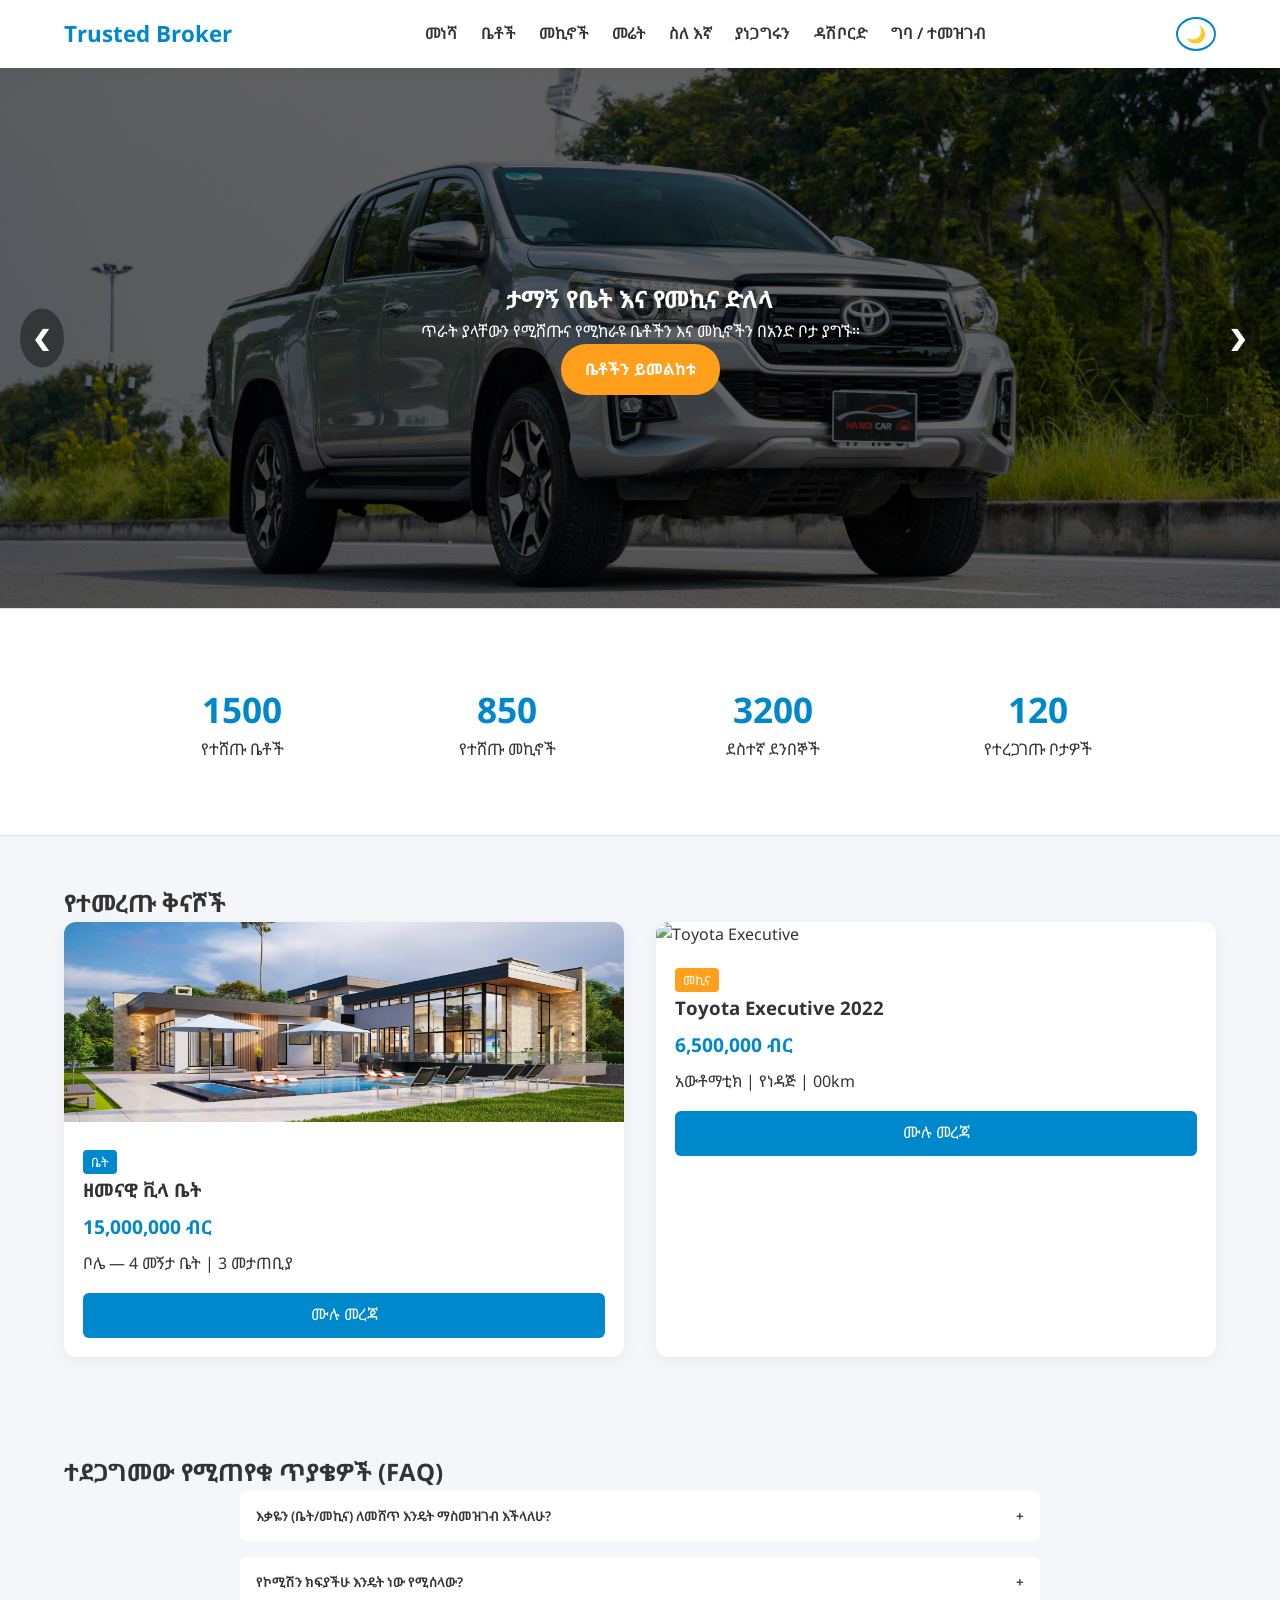
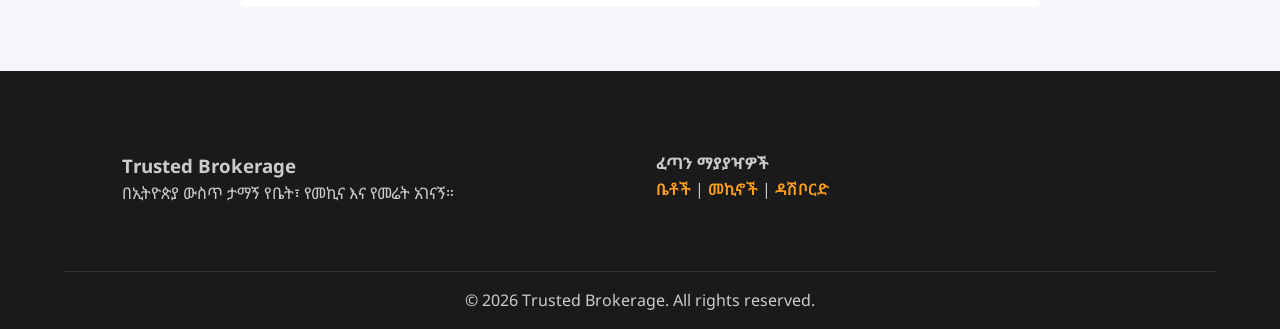
==== index.html @ c292abb3 "Initial commit for trusted broker project" ====
<!DOCTYPE html>
<html lang="am" dir="ltr">
<head>
  <meta charset="UTF-8" />
  <meta name="viewport" content="width=device-width, initial-scale=1.0" />
  <title>Trusted Brokerage | Home</title>

  <link rel="preconnect" href="https://fonts.googleapis.com" />
  <link rel="preconnect" href="https://fonts.gstatic.com" crossorigin />
  <link href="https://fonts.googleapis.com/css2?family=Noto+Sans+Ethiopic:wght@400;600;700&display=swap" rel="stylesheet" />

  <link rel="stylesheet" href="style.css" />
</head>
<body>

  <header>
    <div class="logo">
      <a href="index.html" class="brand-text">Trusted Broker</a>
    </div>

    <button class="hamburger" id="hamburger-menu" aria-label="Toggle Navigation">
      <span></span>
      <span></span>
      <span></span>
    </button>

    <nav id="nav-links">
  <a href="index.html">መነሻ</a>
  <a href="properties.html">ቤቶች</a>
  <a href="cars.html">መኪኖች</a>
  <a href="land.html">መሬት</a>
  <a href="about.html">ስለ እኛ</a>
  <a href="contact.html">ያነጋግሩን</a>
  <a href="dashboard.html">ዳሽቦርድ</a>
  <a href="auth.html" class="btn-nav">ግባ / ተመዝገብ</a>
</nav>

    <button id="theme-toggle" class="theme-btn" aria-label="Toggle Theme">🌙</button>
  </header>

  <section class="hero-slider" id="hero-slider">
    <div class="slides">
      <div class="slide active" style="background-image: linear-gradient(rgba(0,0,0,0.6), rgba(0,0,0,0.6)), url('./images/Toyota\ Executive\ 2022.jpg');">
        <div class="hero-content fade-in">
          <h1>ታማኝ የቤት እና የመኪና ድለላ</h1>
          <p>ጥራት ያላቸውን የሚሸጡና የሚከራዩ ቤቶችን እና መኪኖችን በአንድ ቦታ ያግኙ።</p>
          <a href="properties.html" class="btn-primary">ቤቶችን ይመልከቱ</a>
        </div>
      </div>
      <div class="slide" style="background-image: linear-gradient(rgba(0,0,0,0.6), rgba(0,0,0,0.6)), url('./images/modern-villa.jpg');">
        <div class="hero-content fade-in">
          <h1>አዳዲስ እና ፅዱ ተሽከርካሪዎች</h1>
          <p>በቀጥታ ከባለቤቱ የተረጋገጡ መኪኖችን በተመጣጣኝ ዋጋ ይግዙ።</p>
          <a href="cars.html" class="btn-primary">መኪኖችን ይመልከቱ</a>
        </div>
      </div>
    </div>
    <button class="prev-slide" aria-label="Previous Slide">&#10094;</button>
    <button class="next-slide" aria-label="Next Slide">&#10095;</button>
  </section>

  <section class="stats-section">
    <div class="container stats-grid">
      <div class="stat-card">
        <h3 class="counter" data-target="1500">0</h3>
        <p>የተሸጡ ቤቶች</p>
      </div>
      <div class="stat-card">
        <h3 class="counter" data-target="850">0</h3>
        <p>የተሸጡ መኪኖች</p>
      </div>
      <div class="stat-card">
        <h3 class="counter" data-target="3200">0</h3>
        <p>ደስተኛ ደንበኞች</p>
      </div>
      <div class="stat-card">
        <h3 class="counter" data-target="120">0</h3>
        <p>የተረጋገጡ ቦታዎች</p>
      </div>
    </div>
  </section>

  <section class="container section-padding">
    <h2>የተመረጡ ቅናሾች</h2>
    <div class="grid">
      <div class="card">
        <img src="./images/modern-villa.jpg" alt="ዘመናዊ ቪላ" />
        <div class="card-body">
          <span class="badge">ቤት</span>
          <h3>ዘመናዊ ቪላ ቤት</h3>
          <p class="price">15,000,000 ብር</p>
          <p>ቦሌ — 4 መኝታ ቤት | 3 መታጠቢያ</p>
          <a href="properties.html" class="btn-secondary">ሙሉ መረጃ</a>
        </div>
      </div>

      <div class="card">
        <img src="./images/toyota-landcruiser.jpg" alt="Toyota Executive" />
        <div class="card-body">
          <span class="badge badge-accent">መኪና</span>
          <h3>Toyota Executive 2022</h3>
          <p class="price">6,500,000 ብር</p>
          <p>አውቶማቲክ | የነዳጅ | 00km</p>
          <a href="cars.html" class="btn-secondary">ሙሉ መረጃ</a>
        </div>
      </div>
    </div>
  </section>

  <section class="container section-padding">
    <h2>ተደጋግመው የሚጠየቁ ጥያቄዎች (FAQ)</h2>
    <div class="faq-accordion">
      <div class="faq-item">
        <button class="faq-question">
          እቃዬን (ቤት/መኪና) ለመሸጥ እንዴት ማስመዝገብ እችላለሁ? <span class="icon">+</span>
        </button>
        <div class="faq-answer">
          <p>ወደ አካውንትዎ በመግባት ወይም በቀጥታ በቴሌግራም ቦት በኩል የፎቶና የመረጃ መላኪያውን በመጫን ማስመዝገብ ይችላሉ።</p>
        </div>
      </div>
      <div class="faq-item">
        <button class="faq-question">
          የኮሚሽን ክፍያችሁ እንዴት ነው የሚሰላው? <span class="icon">+</span>
        </button>
        <div class="faq-answer">
          <p>የኮሚሽን ክፍያችን ህጋዊ ደረጃውን የጠበቀ እና ግልጽነት ያለው ሲሆን ውል ከመፈረሙ በፊት ይገለፃል።</p>
        </div>
      </div>
    </div>
  </section>

  <footer>
    <div class="container footer-content">
      <div>
        <h3>Trusted Brokerage</h3>
        <p>በኢትዮጵያ ውስጥ ታማኝ የቤት፣ የመኪና እና የመሬት አገናኝ።</p>
      </div>
      <div>
        <h4>ፈጣን ማያያዣዎች</h4>
        <p>
          <a href="properties.html">ቤቶች</a> | 
          <a href="cars.html">መኪኖች</a> | 
          <a href="dashboard.html">ዳሽቦርድ</a>
        </p>
      </div>
    </div>
    <div class="footer-bottom">
      <p>&copy; 2026 Trusted Brokerage. All rights reserved.</p>
    </div>
  </footer>

  <script src="main-script.js"></script>
  <script src="dynamic.js"></script>
</body>
</html>
---- style.css ----
@import url("https://fonts.googleapis.com/css2?family=Noto+Sans+Ethiopic:wght@400;600;700&display=swap");

:root {
  --primary-color: #0088cc;
  --accent-color: #ff9f1c;
  --bg-color: #f4f6f9;
  --card-bg: #ffffff;
  --text-color: #333333;
  --border-color: #dddddd;
  --transition: all 0.3s ease-in-out;
}

body.dark-mode {
  --bg-color: #121212;
  --card-bg: #1e1e1e;
  --text-color: #e0e0e0;
  --border-color: #333333;
}

* {
  margin: 0;
  padding: 0;
  box-sizing: border-box;
  font-family: "Noto Sans Ethiopic", sans-serif;
}

body {
  background-color: var(--bg-color);
  color: var(--text-color);
  transition: var(--transition);
  line-height: 1.6;
}

/* Header & Sticky Nav */
header {
  display: flex;
  justify-content: space-between;
  align-items: center;
  padding: 1rem 5%;
  background-color: var(--card-bg);
  box-shadow: 0 2px 10px rgba(0, 0, 0, 0.05);
  position: sticky;
  top: 0;
  z-index: 1000;
}

header .logo a {
  text-decoration: none;
  font-weight: 700;
  font-size: 1.4rem;
  color: var(--primary-color);
}

nav a {
  margin-left: 1.2rem;
  text-decoration: none;
  color: var(--text-color);
  font-weight: 600;
}

nav a.active {
  color: var(--primary-color);
}

.theme-btn {
  background: none;
  border: 2px solid var(--primary-color);
  font-size: 1rem;
  padding: 4px 8px;
  border-radius: 50%;
  cursor: pointer;
  margin-left: 1rem;
}

/* Hamburger Button */
.hamburger {
  display: none;
  flex-direction: column;
  gap: 5px;
  background: none;
  border: none;
  cursor: pointer;
}

.hamburger span {
  width: 25px;
  height: 3px;
  background-color: var(--text-color);
}

/* Sliders & Animations */
.hero-slider {
  position: relative;
  height: 60vh;
  overflow: hidden;
}

.slide {
  position: absolute;
  width: 100%;
  height: 100%;
  opacity: 0;
  transition: opacity 0.8s ease;
  background-size: cover;
  background-position: center;
  display: flex;
  align-items: center;
  justify-content: center;
}

.slide.active {
  opacity: 1;
}
.hero-content {
  text-align: center;
  color: #fff;
  max-width: 700px;
  padding: 0 20px;
}
.prev-slide,
.next-slide {
  position: absolute;
  top: 50%;
  transform: translateY(-50%);
  background: rgba(0, 0, 0, 0.4);
  color: #fff;
  border: none;
  font-size: 2rem;
  padding: 8px 14px;
  cursor: pointer;
  border-radius: 50%;
}
.prev-slide {
  left: 20px;
}
.next-slide {
  right: 20px;
}

/* Grid & Cards */
.container {
  padding: 2rem 5%;
}
.section-padding {
  padding-top: 3rem;
  padding-bottom: 3rem;
}
.grid {
  display: grid;
  grid-template-columns: repeat(auto-fit, minmax(280px, 1fr));
  gap: 2rem;
}
.filter-controls {
  display: flex;
  gap: 15px;
  flex-wrap: wrap;
  align-items: center;
  justify-content: space-between;
}
.filter-controls input {
  flex: 1;
  min-width: 220px;
  padding: 0.8rem;
  border: 1px solid var(--border-color);
  border-radius: 6px;
  background: var(--card-bg);
  color: var(--text-color);
}

.card {
  background: var(--card-bg);
  border-radius: 12px;
  overflow: hidden;
  box-shadow: 0 4px 15px rgba(0, 0, 0, 0.05);
}

.card img {
  width: 100%;
  height: 200px;
  object-fit: cover;
}
.card-body {
  padding: 1.2rem;
}
.badge {
  background: var(--primary-color);
  color: #fff;
  padding: 3px 8px;
  border-radius: 4px;
  font-size: 0.8rem;
}
.badge-accent {
  background: var(--accent-color);
}
.price {
  color: var(--primary-color);
  font-weight: bold;
  font-size: 1.2rem;
  margin: 0.5rem 0;
}

/* Stats Component */
.stats-section {
  background-color: var(--card-bg);
  padding: 2.5rem 5%;
  text-align: center;
  border-top: 1px solid var(--border-color);
  border-bottom: 1px solid var(--border-color);
}
.stats-grid {
  display: grid;
  grid-template-columns: repeat(auto-fit, minmax(160px, 1fr));
  gap: 1.5rem;
}
.stat-card h3 {
  font-size: 2.2rem;
  color: var(--primary-color);
}

/* FAQ Accordion */
.faq-accordion {
  max-width: 800px;
  margin: auto;
}
.faq-item {
  margin-bottom: 1rem;
  border-radius: 6px;
  overflow: hidden;
  background: var(--card-bg);
}
.faq-question {
  width: 100%;
  text-align: left;
  border: none;
  padding: 1rem;
  font-weight: 600;
  cursor: pointer;
  display: flex;
  justify-content: space-between;
  background: var(--card-bg);
  color: var(--text-color);
}
.faq-answer {
  max-height: 0;
  overflow: hidden;
  transition: max-height 0.3s ease;
  padding: 0 1rem;
}
.faq-item.active .faq-answer {
  max-height: 150px;
  padding: 1rem;
}

/* Buttons & Auth Wrapper */
.btn-primary {
  background: var(--accent-color);
  color: #fff;
  padding: 0.8rem 1.5rem;
  text-decoration: none;
  border-radius: 25px;
  font-weight: bold;
  display: inline-block;
  border: none;
  cursor: pointer;
}
.btn-secondary {
  display: block;
  text-align: center;
  background: var(--primary-color);
  color: #fff;
  padding: 0.6rem;
  text-decoration: none;
  border-radius: 6px;
  margin-top: 1rem;
}
.btn-toggle {
  padding: 0.6rem 1.2rem;
  border: 1px solid var(--primary-color);
  background: none;
  cursor: pointer;
  border-radius: 4px;
  color: var(--text-color);
}
.btn-toggle.active {
  background: var(--primary-color);
  color: #fff;
}

.auth-wrapper {
  display: flex;
  justify-content: center;
  align-items: center;
  min-height: 70vh;
}
.auth-card {
  background: var(--card-bg);
  padding: 2rem;
  border-radius: 12px;
  box-shadow: 0 5px 20px rgba(0, 0, 0, 0.1);
  width: 100%;
  max-width: 400px;
}
.auth-tabs {
  display: flex;
  margin-bottom: 1.5rem;
  border-bottom: 1px solid var(--border-color);
}
.auth-tab {
  flex: 1;
  padding: 0.8rem;
  background: none;
  border: none;
  cursor: pointer;
  font-weight: bold;
  color: var(--text-color);
}
.auth-tab.active {
  border-bottom: 3px solid var(--primary-color);
  color: var(--primary-color);
}
.auth-form {
  display: none;
  flex-direction: column;
  gap: 15px;
}
.auth-form.active {
  display: flex;
}

/* Footer */
footer {
  background: #1a1a1a;
  color: #ccc;
  padding: 3rem 5% 1rem;
}
.footer-content {
  display: grid;
  grid-template-columns: repeat(auto-fit, minmax(200px, 1fr));
  gap: 2rem;
}
.footer-bottom {
  text-align: center;
  margin-top: 2rem;
  padding-top: 1rem;
  border-top: 1px solid #333;
}

@media (max-width: 768px) {
  .hamburger {
    display: flex;
  }
  nav {
    display: none;
    position: absolute;
    top: 100%;
    left: 0;
    width: 100%;
    background: var(--card-bg);
    flex-direction: column;
    padding: 1rem 0;
    box-shadow: 0 5px 10px rgba(0, 0, 0, 0.1);
  }
  nav.active {
    display: flex;
  }
  nav a {
    margin: 0.8rem 0;
    text-align: center;
  }
}


/* Footer Links Color Upgrade */
footer a {
  color: #ff9f1c; /* ቢጫ ቀለም (Yellow/Gold) */
  text-decoration: none;
  font-weight: 600;
  transition: color 0.3s ease;
}

footer a:hover {
  color: #ffffff; /* ሲነካ ወደ ነጭነት የሚቀየር (White on hover) */
  text-decoration: underline;
}
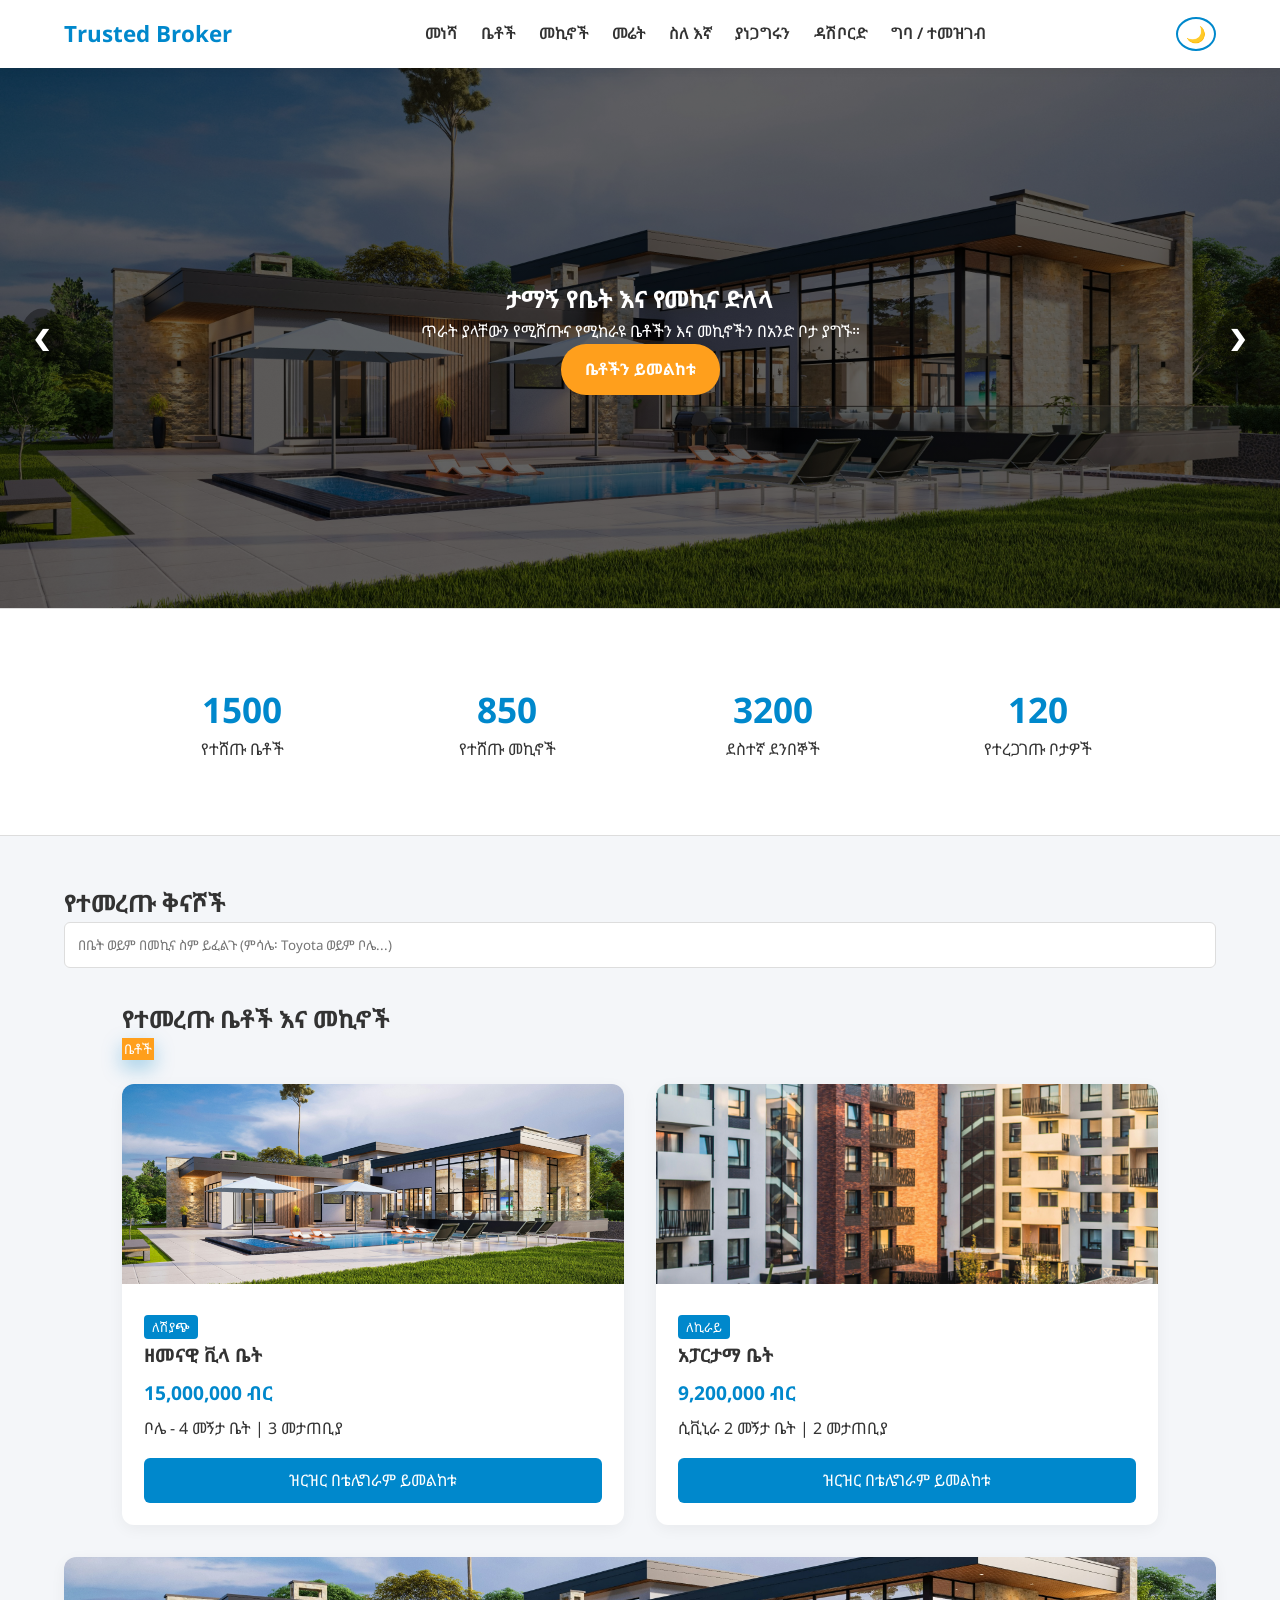
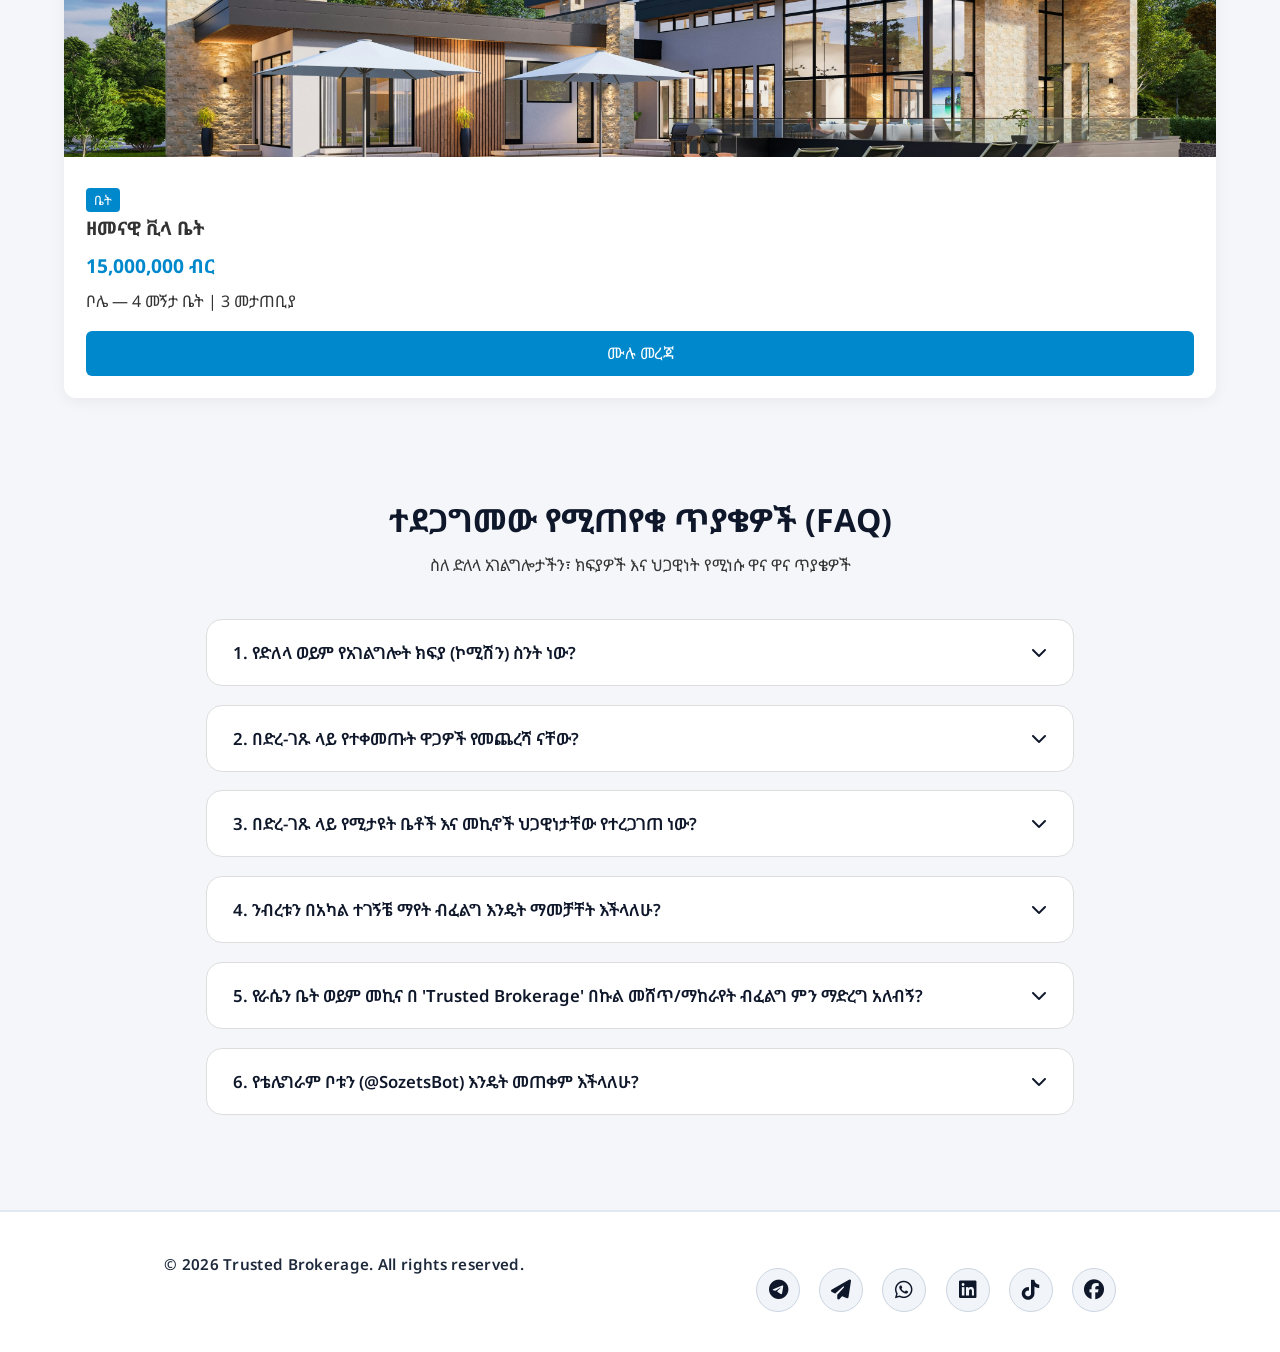
==== commit b4c0bff7: "አዲስ የ FAQ እና የዲዛይን ማሻሻያ ተደረገ" ====
--- a/index.html
+++ b/index.html
@@ -1,155 +1,326 @@
-<!DOCTYPE html>
+<!doctype html>
 <html lang="am" dir="ltr">
-<head>
-  <meta charset="UTF-8" />
-  <meta name="viewport" content="width=device-width, initial-scale=1.0" />
-  <title>Trusted Brokerage | Home</title>
-
-  <link rel="preconnect" href="https://fonts.googleapis.com" />
-  <link rel="preconnect" href="https://fonts.gstatic.com" crossorigin />
-  <link href="https://fonts.googleapis.com/css2?family=Noto+Sans+Ethiopic:wght@400;600;700&display=swap" rel="stylesheet" />
-
-  <link rel="stylesheet" href="style.css" />
-</head>
-<body>
-
-  <header>
-    <div class="logo">
-      <a href="index.html" class="brand-text">Trusted Broker</a>
-    </div>
-
-    <button class="hamburger" id="hamburger-menu" aria-label="Toggle Navigation">
-      <span></span>
-      <span></span>
-      <span></span>
-    </button>
-
-    <nav id="nav-links">
-  <a href="index.html">መነሻ</a>
-  <a href="properties.html">ቤቶች</a>
-  <a href="cars.html">መኪኖች</a>
-  <a href="land.html">መሬት</a>
-  <a href="about.html">ስለ እኛ</a>
-  <a href="contact.html">ያነጋግሩን</a>
-  <a href="dashboard.html">ዳሽቦርድ</a>
-  <a href="auth.html" class="btn-nav">ግባ / ተመዝገብ</a>
-</nav>
-
-    <button id="theme-toggle" class="theme-btn" aria-label="Toggle Theme">🌙</button>
-  </header>
-
-  <section class="hero-slider" id="hero-slider">
-    <div class="slides">
-      <div class="slide active" style="background-image: linear-gradient(rgba(0,0,0,0.6), rgba(0,0,0,0.6)), url('./images/Toyota\ Executive\ 2022.jpg');">
-        <div class="hero-content fade-in">
-          <h1>ታማኝ የቤት እና የመኪና ድለላ</h1>
-          <p>ጥራት ያላቸውን የሚሸጡና የሚከራዩ ቤቶችን እና መኪኖችን በአንድ ቦታ ያግኙ።</p>
-          <a href="properties.html" class="btn-primary">ቤቶችን ይመልከቱ</a>
-        </div>
-      </div>
-      <div class="slide" style="background-image: linear-gradient(rgba(0,0,0,0.6), rgba(0,0,0,0.6)), url('./images/modern-villa.jpg');">
-        <div class="hero-content fade-in">
-          <h1>አዳዲስ እና ፅዱ ተሽከርካሪዎች</h1>
-          <p>በቀጥታ ከባለቤቱ የተረጋገጡ መኪኖችን በተመጣጣኝ ዋጋ ይግዙ።</p>
-          <a href="cars.html" class="btn-primary">መኪኖችን ይመልከቱ</a>
-        </div>
-      </div>
-    </div>
-    <button class="prev-slide" aria-label="Previous Slide">&#10094;</button>
-    <button class="next-slide" aria-label="Next Slide">&#10095;</button>
-  </section>
-
-  <section class="stats-section">
-    <div class="container stats-grid">
-      <div class="stat-card">
-        <h3 class="counter" data-target="1500">0</h3>
-        <p>የተሸጡ ቤቶች</p>
-      </div>
-      <div class="stat-card">
-        <h3 class="counter" data-target="850">0</h3>
-        <p>የተሸጡ መኪኖች</p>
-      </div>
-      <div class="stat-card">
-        <h3 class="counter" data-target="3200">0</h3>
-        <p>ደስተኛ ደንበኞች</p>
-      </div>
-      <div class="stat-card">
-        <h3 class="counter" data-target="120">0</h3>
-        <p>የተረጋገጡ ቦታዎች</p>
-      </div>
-    </div>
-  </section>
-
-  <section class="container section-padding">
-    <h2>የተመረጡ ቅናሾች</h2>
-    <div class="grid">
-      <div class="card">
-        <img src="./images/modern-villa.jpg" alt="ዘመናዊ ቪላ" />
-        <div class="card-body">
-          <span class="badge">ቤት</span>
-          <h3>ዘመናዊ ቪላ ቤት</h3>
-          <p class="price">15,000,000 ብር</p>
-          <p>ቦሌ — 4 መኝታ ቤት | 3 መታጠቢያ</p>
-          <a href="properties.html" class="btn-secondary">ሙሉ መረጃ</a>
-        </div>
-      </div>
-
-      <div class="card">
-        <img src="./images/toyota-landcruiser.jpg" alt="Toyota Executive" />
-        <div class="card-body">
-          <span class="badge badge-accent">መኪና</span>
-          <h3>Toyota Executive 2022</h3>
-          <p class="price">6,500,000 ብር</p>
-          <p>አውቶማቲክ | የነዳጅ | 00km</p>
-          <a href="cars.html" class="btn-secondary">ሙሉ መረጃ</a>
-        </div>
-      </div>
-    </div>
-  </section>
-
-  <section class="container section-padding">
+  <head>
+    <meta charset="UTF-8" />
+    <meta name="viewport" content="width=device-width, initial-scale=1.0" />
+    <title>Trusted Brokerage | Home</title>
+    <link
+      rel="stylesheet"
+      href="https://cdnjs.cloudflare.com/ajax/libs/font-awesome/6.4.0/css/all.min.css"
+    />
+    <link rel="preconnect" href="https://fonts.googleapis.com" />
+    <link rel="preconnect" href="https://fonts.gstatic.com" crossorigin />
+    <link
+      href="https://fonts.googleapis.com/css2?family=Noto+Sans+Ethiopic:wght@400;600;700&display=swap"
+      rel="stylesheet"
+    />
+    <link rel="stylesheet" href="style.css" />
+  </head>
+  <body>
+    <header>
+      <div class="logo">
+        <a href="index.html" class="brand-text">Trusted Broker</a>
+      </div>
+
+      <button
+        class="hamburger"
+        id="hamburger-menu"
+        aria-label="Toggle Navigation"
+      >
+        <span></span>
+        <span></span>
+        <span></span>
+      </button>
+
+      <nav id="nav-links">
+        <a href="index.html">መነሻ</a>
+        <a href="properties.html">ቤቶች</a>
+        <a href="cars.html">መኪኖች</a>
+        <a href="land.html">መሬት</a>
+        <a href="about.html">ስለ እኛ</a>
+        <a href="contact.html">ያነጋግሩን</a>
+        <a href="dashboard.html">ዳሽቦርድ</a>
+        <a href="auth.html" class="btn-nav">ግባ / ተመዝገብ</a>
+      </nav>
+
+      <button id="theme-toggle" class="theme-btn" aria-label="Toggle Theme">
+        🌙
+      </button>
+    </header>
+
+    <section class="hero-slider" id="hero-slider">
+      <div class="slides">
+        <div
+          class="slide active"
+          style="
+            background-image:
+              linear-gradient(rgba(0, 0, 0, 0.6), rgba(0, 0, 0, 0.6)),
+              url(&quot;./images/modern-villa.jpg&quot;);
+          "
+        >
+          <div class="hero-content fade-in">
+            <h1>ታማኝ የቤት እና የመኪና ድለላ</h1>
+            <p>ጥራት ያላቸውን የሚሸጡና የሚከራዩ ቤቶችን እና መኪኖችን በአንድ ቦታ ያግኙ።</p>
+            <a href="properties.html" class="btn-primary">ቤቶችን ይመልከቱ</a>
+          </div>
+        </div>
+        <div
+          class="slide"
+          style="
+            background-image:
+              linear-gradient(rgba(0, 0, 0, 0.6), rgba(0, 0, 0, 0.6)),
+              url(&quot;./images/Toyota Executive 2022.jpg&quot;);
+          "
+        >
+          <div class="hero-content fade-in">
+            <h1>አዳዲስ እና ፅዱ ተሽከርካሪዎች</h1>
+            <p>በቀጥታ ከባለቤቱ የተረጋገጡ መኪኖችን በተመጣጣኝ ዋጋ ይግዙ።</p>
+            <a href="cars.html" class="btn-primary">መኪኖችን ይመልከቱ</a>
+          </div>
+        </div>
+      </div>
+      <button class="prev-slide" aria-label="Previous Slide">&#10094;</button>
+      <button class="next-slide" aria-label="Next Slide">&#10095;</button>
+    </section>
+
+    <section class="stats-section">
+      <div class="container stats-grid">
+        <div class="stat-card">
+          <h3 class="counter" data-target="1500">0</h3>
+          <p>የተሸጡ ቤቶች</p>
+        </div>
+        <div class="stat-card">
+          <h3 class="counter" data-target="850">0</h3>
+          <p>የተሸጡ መኪኖች</p>
+        </div>
+        <div class="stat-card">
+          <h3 class="counter" data-target="3200">0</h3>
+          <p>ደስተኛ ደንበኞች</p>
+        </div>
+        <div class="stat-card">
+          <h3 class="counter" data-target="120">0</h3>
+          <p>የተረጋገጡ ቦታዎች</p>
+        </div>
+      </div>
+    </section>
+
+    <section class="container section-padding">
+      <h2>የተመረጡ ቅናሾች</h2>
+      <div class="filter-controls">
+        <input
+          type="text"
+          id="homeSearch"
+          placeholder="በቤት ወይም በመኪና ስም ይፈልጉ (ምሳሌ፡ Toyota ወይም ቦሌ...)"
+        />
+      </div>
+      <section id="houses" class="container">
+        <h2>የተመረጡ ቤቶች እና መኪኖች</h2>
+
+        <div
+          class="tab-navigation"
+          style="margin-bottom: 1.5rem; display: flex; gap: 10px"
+        >
+          <button class="tab-btn active">ቤቶች</button>
+        </div>
+
+        <div class="tab-content active">
+          <div class="grid">
+            <div class="card">
+              <img src="./images/modern-villa.jpg" alt="ዘመናዊ ቪላ ቤት" />
+              <div class="card-body">
+                <span class="badge">ለሽያጭ</span>
+                <h3>ዘመናዊ ቪላ ቤት</h3>
+                <p class="price">15,000,000 ብር</p>
+                <p>ቦሌ - 4 መኝታ ቤት | 3 መታጠቢያ</p>
+                <a href="@SozetsBot" class="btn-secondary">ዝርዝር በቴሌግራም ይመልከቱ</a>
+              </div>
+            </div>
+            <div class="card">
+              <img src="./images/apartama.jpg" alt="አፓርታማ ቤት" />
+              <div class="card-body">
+                <span class="badge">ለኪራይ</span>
+                <h3>አፓርታማ ቤት</h3>
+                <p class="price">9,200,000 ብር</p>
+                <p>ሲቪኒራ 2 መኝታ ቤት | 2 መታጠቢያ</p>
+                <a href="@SozetsBot" class="btn-secondary">ዝርዝር በቴሌግራም ይመልከቱ</a>
+              </div>
+            </div>
+          </div>
+        </div>
+
+        <div class="tab-content">
+          <div class="grid">
+            <div class="card">
+              <img
+                src="./images/Toyota Executive 2022.jpg"
+                alt="Toyota Executive 2022"
+              />
+              <div class="card-body">
+                <span class="badge badge-car">ለሽያጭ</span>
+                <h3>Toyota Executive 2022</h3>
+                <p class="price">6,500,000 ብር</p>
+                <p>አውቶማቲክ | የነዳጅ | አዲስ ስታንድ</p>
+                <a href="@SozetsBot" class="btn-secondary">ዝርዝር በቴሌግራም ይመልከቱ</a>
+              </div>
+            </div>
+            <div class="card">
+              <img src="./images/toyota-vitz.jpg" alt="Toyota Vitz" />
+              <div class="card-body">
+                <span class="badge badge-car">ለሽያጭ</span>
+                <h3>Toyota Vitz</h3>
+                <p class="price">3,800,000 ብር</p>
+                <p>አውቶማቲክ | ቤንዚን | አነስተኛ ኪሎሜትር</p>
+                <a href="@SozetsBot" class="btn-secondary">ዝርዝር በቴሌግራም ይመልከቱ</a>
+              </div>
+            </div>
+          </div>
+        </div>
+      </section>
+      <div class="grid">
+        <div class="card">
+          <img src="./images/modern-villa.jpg" alt="ዘመናዊ ቪላ" />
+          <div class="card-body">
+            <span class="badge">ቤት</span>
+            <h3>ዘመናዊ ቪላ ቤት</h3>
+            <p class="price">15,000,000 ብር</p>
+            <p>ቦሌ — 4 መኝታ ቤት | 3 መታጠቢያ</p>
+            <a href="properties.html" class="btn-secondary">ሙሉ መረጃ</a>
+          </div>
+        </div>
+      </div>
+    </section>
+
+    <section class="faq-section container">
+  <div class="faq-header">
     <h2>ተደጋግመው የሚጠየቁ ጥያቄዎች (FAQ)</h2>
-    <div class="faq-accordion">
-      <div class="faq-item">
-        <button class="faq-question">
-          እቃዬን (ቤት/መኪና) ለመሸጥ እንዴት ማስመዝገብ እችላለሁ? <span class="icon">+</span>
-        </button>
-        <div class="faq-answer">
-          <p>ወደ አካውንትዎ በመግባት ወይም በቀጥታ በቴሌግራም ቦት በኩል የፎቶና የመረጃ መላኪያውን በመጫን ማስመዝገብ ይችላሉ።</p>
-        </div>
-      </div>
-      <div class="faq-item">
-        <button class="faq-question">
-          የኮሚሽን ክፍያችሁ እንዴት ነው የሚሰላው? <span class="icon">+</span>
-        </button>
-        <div class="faq-answer">
-          <p>የኮሚሽን ክፍያችን ህጋዊ ደረጃውን የጠበቀ እና ግልጽነት ያለው ሲሆን ውል ከመፈረሙ በፊት ይገለፃል።</p>
-        </div>
-      </div>
-    </div>
-  </section>
-
-  <footer>
-    <div class="container footer-content">
-      <div>
-        <h3>Trusted Brokerage</h3>
-        <p>በኢትዮጵያ ውስጥ ታማኝ የቤት፣ የመኪና እና የመሬት አገናኝ።</p>
-      </div>
-      <div>
-        <h4>ፈጣን ማያያዣዎች</h4>
-        <p>
-          <a href="properties.html">ቤቶች</a> | 
-          <a href="cars.html">መኪኖች</a> | 
-          <a href="dashboard.html">ዳሽቦርድ</a>
-        </p>
-      </div>
-    </div>
-    <div class="footer-bottom">
-      <p>&copy; 2026 Trusted Brokerage. All rights reserved.</p>
-    </div>
-  </footer>
-
-  <script src="main-script.js"></script>
-  <script src="dynamic.js"></script>
-</body>
-</html>+    <p>ስለ ድለላ አገልግሎታችን፣ ክፍያዎች እና ህጋዊነት የሚነሱ ዋና ዋና ጥያቄዎች</p>
+  </div>
+
+  <div class="faq-accordion">
+    <div class="faq-item">
+      <button class="faq-question">
+        <span>1. የድለላ ወይም የአገልግሎት ክፍያ (ኮሚሽን) ስንት ነው?</span>
+        <i class="fas fa-chevron-down faq-icon"></i>
+      </button>
+      <div class="faq-answer">
+        <p>ለምናደርገው የቤት እና የመኪና ሽያጭ ወይም ኪራይ ውል ግልጽ እና ህጋዊ የሆነ አሰራርን እንከተላለን። የአገልግሎት ክፍያችን እንደ ንብረቱ አይነት (ለሽያጭ ወይም ለኪራይ) የሚወሰን ሆኖ ከሁለቱም ወገኖች ጋር አስቀድሞ በስምምነት የሚወሰን ነው።</p>
+      </div>
+    </div>
+
+    <div class="faq-item">
+      <button class="faq-question">
+        <span>2. በድረ-ገጹ ላይ የተቀመጡት ዋጋዎች የመጨረሻ ናቸው?</span>
+        <i class="fas fa-chevron-down faq-icon"></i>
+      </button>
+      <div class="faq-answer">
+        <p>አብዛኞቹ ዋጋዎች የንብረት ባለቤቶቹ የጠየቁት ሲሆን፣ ከባለቤቶቹ ጋር በቀጥታ በመነጋገር በድርድር ሊቀነሱ የሚችሉ ናቸው።</p>
+      </div>
+    </div>
+
+    <div class="faq-item">
+      <button class="faq-question">
+        <span>3. በድረ-ገጹ ላይ የሚታዩት ቤቶች እና መኪኖች ህጋዊነታቸው የተረጋገጠ ነው?</span>
+        <i class="fas fa-chevron-down faq-icon"></i>
+      </button>
+      <div class="faq-answer">
+        <p>አዎ! ማንኛውንም ንብረት በድረ-ገጻችን ወይም በቴሌግራም ቦታችን ላይ ከመልቀቃችን በፊት የባለቤትነት ማረጋገጫ (ካርታ፣ ሊብሬ) እና የባለቤቱን ህጋዊነት በጥንቃቄ እንመረምራለን።</p>
+      </div>
+    </div>
+
+    <div class="faq-item">
+      <button class="faq-question">
+        <span>4. ንብረቱን በአካል ተገኝቼ ማየት ብፈልግ እንዴት ማመቻቸት እችላለሁ?</span>
+        <i class="fas fa-chevron-down faq-icon"></i>
+      </button>
+      <div class="faq-answer">
+        <p>በምርቱ ስር ያለውን <strong>"በቴሌግራም ያውሩን"</strong> ወይም <strong>"በWhatsApp ይጻፉልን"</strong> የሚለውን አዝራር በመጫን ከእኛ ጋር ቀጠሮ መያዝ ይችላሉ። ተወካያችን ቦታው ድረስ በመገኘት ንብረቱን ያሳያችኋል።</p>
+      </div>
+    </div>
+
+    <div class="faq-item">
+      <button class="faq-question">
+        <span>5. የራሴን ቤት ወይም መኪና በ 'Trusted Brokerage' በኩል መሸጥ/ማከራየት ብፈልግ ምን ማድረግ አለብኝ?</span>
+        <i class="fas fa-chevron-down faq-icon"></i>
+      </button>
+      <div class="faq-answer">
+        <p>በጣም ቀላል ነው! በቴሌግራም ቦታችን (<strong>@SozetsBot</strong>) በኩል ወይም በWhatsApp (<strong>0914889917</strong>) የንብረቱን ፎቶዎች፣ ቦታ እና ዝርዝር መረጃ በመላክ ማስመዝገብ ይችላሉ። ቡድናችን መረጃውን አጣርቶ በድረ-ገጹ ላይ ይለቀዋል።</p>
+      </div>
+    </div>
+
+    <div class="faq-item">
+      <button class="faq-question">
+        <span>6. የቴሌግራም ቦቱን (@SozetsBot) እንዴት መጠቀም እችላለሁ?</span>
+        <i class="fas fa-chevron-down faq-icon"></i>
+      </button>
+      <div class="faq-answer">
+        <p>በቴሌግራም <strong>@SozetsBot</strong> ብለው በመፈለግ <strong>Start</strong> የሚለውን ይጫኑ። ቦቱ አዳዲስ የሚሸጡ ቤቶችን እና መኪኖችን በፎቶ እና በዋጋ ዝርዝር ወዲያውኑ ይልክልዎታል።</p>
+      </div>
+    </div>
+  </div>
+</section>
+
+    <footer class="footer">
+      <div class="footer-content">
+        <p>&copy; 2026 Trusted Brokerage. All rights reserved.</p>
+
+        <div class="social-links">
+          <a
+            href="https://t.me/SozetsBot"
+            target="_blank"
+            aria-label="Telegram Bot"
+            title="Telegram Bot"
+          >
+            <i class="fab fa-telegram"></i>
+          </a>
+
+          <a
+            href="https://t.me/sozets"
+            target="_blank"
+            aria-label="Telegram"
+            title="Telegram"
+          >
+            <i class="fas fa-paper-plane"></i>
+          </a>
+
+          <a
+            href="https://wa.me/251914889917?text=ሰላም%20ከTrusted%20Brokerage%20ድረ-ገጽ%20ነው%20የፃፍኩልዎት"
+            target="_blank"
+            aria-label="WhatsApp"
+            title="WhatsApp"
+          >
+            <i class="fab fa-whatsapp"></i>
+          </a>
+
+          <a
+            href="https://linkedin.com/in/solomon-ameha-ba7a54324"
+            target="_blank"
+            aria-label="LinkedIn"
+            title="LinkedIn"
+          >
+            <i class="fab fa-linkedin"></i>
+          </a>
+
+          <a
+            href="https://www.tiktok.com/@jara.graphic.devo"
+            target="_blank"
+            aria-label="TikTok"
+            title="TikTok"
+          >
+            <i class="fab fa-tiktok"></i>
+          </a>
+
+          <a
+            href="https://facebook.com"
+            target="_blank"
+            aria-label="Facebook"
+            title="Facebook"
+          >
+            <i class="fab fa-facebook"></i>
+          </a>
+        </div>
+      </div>
+    </footer>
+
+    <script src="main-script.js"></script>
+  </body>
+</html>
--- a/style.css
+++ b/style.css
@@ -172,6 +172,9 @@
   border-radius: 12px;
   overflow: hidden;
   box-shadow: 0 4px 15px rgba(0, 0, 0, 0.05);
+  transition:
+    transform 0.3s ease,
+    box-shadow 0.3s ease;
 }
 
 .card img {
@@ -180,7 +183,7 @@
   object-fit: cover;
 }
 .card-body {
-  padding: 1.2rem;
+  padding: 1.4rem;
 }
 .badge {
   background: var(--primary-color);
@@ -217,38 +220,117 @@
   color: var(--primary-color);
 }
 
-/* FAQ Accordion */
+/* ==========================================
+   FAQ SLIDE & HOVER ANIMATION (CUBERTO STYLE)
+   ========================================== */
+
+.faq-section {
+  padding: 3rem 1rem;
+  max-width: 900px;
+  margin: 0 auto;
+}
+
+.faq-header {
+  text-align: center;
+  margin-bottom: 2.5rem;
+}
+
+.faq-header h2 {
+  font-size: 2rem;
+  font-weight: 700;
+  margin-bottom: 0.5rem;
+  color: var(--text-primary, #0f172a);
+}
+
 .faq-accordion {
-  max-width: 800px;
-  margin: auto;
-}
+  display: flex;
+  flex-direction: column;
+  gap: 1.2rem;
+}
+
+/* 1. የጠቅላላ ሳጥኑ Slide & Glow Hover */
 .faq-item {
-  margin-bottom: 1rem;
-  border-radius: 6px;
+  background-color: var(--bg-card, #ffffff);
+  border: 1px solid var(--border-color, #e2e8f0);
+  border-radius: 16px;
   overflow: hidden;
-  background: var(--card-bg);
-}
+  transition: transform 0.4s cubic-bezier(0.16, 1, 0.3, 1), box-shadow 0.4s ease, border-color 0.3s !important;
+  will-change: transform;
+}
+
+/* Mouse ሲያርፍበት ሳጥኑ ወደ ላይ Slide የሚያደርግበት */
+.faq-item:hover {
+  transform: translateY(-6px) scale(1.01) !important;
+  border-color: #0284c7 !important;
+  box-shadow: 0 15px 30px rgba(2, 132, 199, 0.15) !important;
+}
+
+/* 2. የጥያቄው ጽሑፍ Hover & Motion */
 .faq-question {
   width: 100%;
+  padding: 1.3rem 1.6rem;
+  display: flex;
+  justify-content: space-between;
+  align-items: center;
+  background: none;
+  border: none;
+  font-size: 1.05rem;
+  font-weight: 600;
+  color: var(--text-primary, #0f172a);
   text-align: left;
-  border: none;
-  padding: 1rem;
-  font-weight: 600;
-  cursor: pointer;
-  display: flex;
-  justify-content: space-between;
-  background: var(--card-bg);
-  color: var(--text-color);
-}
+  cursor: pointer;
+  transition: all 0.3s cubic-bezier(0.16, 1, 0.3, 1) !important;
+}
+
+/* Mouse ጥያቄው ላይ ሲያርፍ ጽሑፉ 5px ወደ ቀኝ Slide ያደርጋል */
+.faq-question:hover {
+  color: #0284c7 !important;
+  padding-left: 1.9rem !important; /* Smooth Right Slide */
+}
+
+/* 3. የአይኮኑ Rotate Motion */
+.faq-icon {
+  font-size: 1rem;
+  transition: transform 0.4s cubic-bezier(0.16, 1, 0.3, 1), color 0.3s ease !important;
+}
+
+.faq-item.active .faq-icon {
+  transform: rotate(180deg) !important;
+  color: #0284c7 !important;
+}
+
+/* 4. የመልሱ ሳጥን Slide Down & Up Animation */
 .faq-answer {
   max-height: 0;
+  opacity: 0;
   overflow: hidden;
-  transition: max-height 0.3s ease;
-  padding: 0 1rem;
-}
+  transform: translateY(-10px); /* ጅምር ቦታ ለ Slide Down */
+  transition: max-height 0.5s cubic-bezier(0.16, 1, 0.3, 1), 
+              opacity 0.4s ease-in-out, 
+              transform 0.5s cubic-bezier(0.16, 1, 0.3, 1),
+              padding 0.4s ease !important;
+  background-color: rgba(2, 132, 199, 0.03);
+}
+
+/* ጥያቄው ሲከፈት የመልሱ Slide Down ሁነታ */
 .faq-item.active .faq-answer {
-  max-height: 150px;
-  padding: 1rem;
+  max-height: 350px !important;
+  opacity: 1 !important;
+  transform: translateY(0) !important; /* Slide to position */
+  padding: 0.5rem 1.6rem 1.4rem 1.6rem !important;
+}
+
+/* የመልሱ ጽሑፍ ራሱ Mouse ሲያርፍበት ትንሽ ወደ ቀኝ Slide እንዲል */
+.faq-answer p {
+  color: var(--text-secondary, #475569);
+  line-height: 1.6;
+  font-size: 0.98rem;
+  transition: transform 0.3s ease, color 0.3s ease;
+}
+
+.faq-answer p:hover {
+  transform: translateX(6px);
+  color: var(--text-primary, #0f172a);
 }
 
 /* Buttons & Auth Wrapper */
@@ -369,7 +451,6 @@
   }
 }
 
-
 /* Footer Links Color Upgrade */
 footer a {
   color: #ff9f1c; /* ቢጫ ቀለም (Yellow/Gold) */
@@ -381,4 +462,198 @@
 footer a:hover {
   color: #ffffff; /* ሲነካ ወደ ነጭነት የሚቀየር (White on hover) */
   text-decoration: underline;
-}+}
+/* Header scroll ሲደረግ የሚኖረው ጥላ */
+header.scrolled {
+  box-shadow: 0 4px 10px rgba(0, 0, 0, 0.15);
+  transition: all 0.3s ease;
+}
+
+/* የካርዶች Hover effect (Mouse ሲያርፍባቸው ከፍ እንዲሉ) */
+.card:hover {
+  transform: translateY(-5px);
+  box-shadow: 0 10px 20px rgba(0, 0, 0, 0.15);
+}
+
+/* ==========================================
+   UNIFIED ACTIVE & TAB SWITCHER EFFECTS
+   ========================================== */
+
+/* Active Tabs (Grid/Map View, Nav Items, Categories) */
+.tab-btn,
+.nav-link,
+.filter-btn {
+  position: relative;
+  transition: all 0.3s cubic-bezier(0.16, 1, 0.3, 1) !important;
+  cursor: pointer;
+}
+
+/* Active State Effect (ልክ እንደ Auth Tab Switcher) */
+.tab-btn.active,
+.nav-link.active,
+.filter-btn.active {
+  background-color: var(--accent-color, #0284c7) !important;
+  color: #ffffff !important;
+  box-shadow: 0 8px 20px rgba(2, 132, 199, 0.35) !important;
+  border-color: transparent !important;
+}
+
+/* Smooth Fade/Slide Animation for Content Boxes */
+.tab-content,
+.view-content {
+  opacity: 0;
+  transform: translateY(10px);
+  transition:
+    opacity 0.4s ease,
+    transform 0.4s ease;
+  display: none;
+}
+
+.tab-content.active,
+.view-content.active {
+  display: block;
+  opacity: 1;
+  transform: translateY(0);
+}
+/* ==========================================
+   SOCIAL MEDIA ICONS & FOOTER STYLING
+   ========================================== */
+
+.footer {
+  background-color: var(--bg-card, #ffffff);
+  border-top: 1px solid var(--border-color, #e2e8f0);
+  padding: 2rem 5%;
+  text-align: center;
+  margin-top: 3rem;
+}
+
+.social-links {
+  display: flex;
+  justify-content: center;
+  align-items: center;
+  gap: 1.2rem;
+  margin-top: 1rem;
+  flex-wrap: wrap;
+}
+
+.social-links a {
+  display: inline-flex;
+  justify-content: center;
+  align-items: center;
+  width: 42px;
+  height: 42px;
+  border-radius: 50%;
+  background: rgba(255, 255, 255, 0.05);
+  border: 1px solid var(--border-color, #e2e8f0);
+  color: var(--text-primary, #0f172a);
+  font-size: 1.2rem;
+  text-decoration: none;
+  transition: all 0.3s cubic-bezier(0.16, 1, 0.3, 1) !important;
+}
+
+/* Hover Effects (Cuberto Style Glow) */
+.social-links a:hover {
+  transform: translateY(-5px) scale(1.1) !important;
+  color: #ffffff !important;
+  border-color: transparent !important;
+}
+
+.social-links a[aria-label="Telegram Bot"]:hover,
+.social-links a[aria-label="Telegram"]:hover {
+  background-color: #0088cc !important;
+  box-shadow: 0 8px 18px rgba(0, 136, 204, 0.4) !important;
+}
+
+.social-links a[aria-label="WhatsApp"]:hover {
+  background-color: #25d366 !important;
+  box-shadow: 0 8px 18px rgba(37, 211, 102, 0.4) !important;
+}
+
+.social-links a[aria-label="LinkedIn"]:hover {
+  background-color: #0a66c2 !important;
+  box-shadow: 0 8px 18px rgba(10, 102, 194, 0.4) !important;
+}
+
+.social-links a[aria-label="TikTok"]:hover {
+  background-color: #000000 !important;
+  box-shadow: 0 8px 18px rgba(255, 0, 80, 0.4) !important;
+}
+
+.social-links a[aria-label="Facebook"]:hover {
+  background-color: #1877f2 !important;
+  box-shadow: 0 8px 18px rgba(24, 119, 242, 0.4) !important;
+}
+/* ==========================================
+   FOOTER TEXT CONTRAST & VISIBILITY FIX
+   ========================================== */
+
+/* 1. Footer Container Adjustments */
+footer.footer,
+.footer {
+  background-color: #ffffff !important;
+  border-top: 2px solid #e2e8f0 !important;
+  padding: 2.5rem 5% !important;
+  text-align: center;
+}
+
+/* 2. Copyright Text Visibility Fix (ከግሬይ ወደ ደመቅ ያለ ጥቁር/ብሉ) */
+footer.footer p,
+.footer p {
+  color: #1e293b !important; /* Deep Slate / Dark Text */
+  font-weight: 600 !important;
+  font-size: 0.95rem !important;
+  margin-bottom: 1.2rem;
+  letter-spacing: 0.3px;
+}
+
+/* 3. Social Media Buttons Contrast & Hover Polish */
+.social-links a {
+  background-color: #f1f5f9 !important; /* Soft Light Background */
+  border: 1px solid #cbd5e1 !important;
+  color: #0f172a !important; /* Visible Dark Icons */
+  width: 44px;
+  height: 44px;
+  border-radius: 50%;
+  display: inline-flex;
+  justify-content: center;
+  align-items: center;
+  font-size: 1.25rem;
+  transition: all 0.3s cubic-bezier(0.16, 1, 0.3, 1) !important;
+}
+
+/* Hover ሲደረግ ሙሉ በሙሉ ደምቀው እንዲታዩ */
+.social-links a:hover {
+  transform: translateY(-5px) scale(1.1) !important;
+  color: #ffffff !important;
+}
+
+.social-links a[aria-label="Telegram Bot"]:hover,
+.social-links a[aria-label="Telegram"]:hover {
+  background-color: #0088cc !important;
+  border-color: #0088cc !important;
+  box-shadow: 0 8px 18px rgba(0, 136, 204, 0.35) !important;
+}
+
+.social-links a[aria-label="WhatsApp"]:hover {
+  background-color: #25d366 !important;
+  border-color: #25d366 !important;
+  box-shadow: 0 8px 18px rgba(37, 211, 102, 0.35) !important;
+}
+
+.social-links a[aria-label="LinkedIn"]:hover {
+  background-color: #0a66c2 !important;
+  border-color: #0a66c2 !important;
+  box-shadow: 0 8px 18px rgba(10, 102, 194, 0.35) !important;
+}
+
+.social-links a[aria-label="TikTok"]:hover {
+  background-color: #000000 !important;
+  border-color: #000000 !important;
+  box-shadow: 0 8px 18px rgba(0, 0, 0, 0.35) !important;
+}
+
+.social-links a[aria-label="Facebook"]:hover {
+  background-color: #1877f2 !important;
+  border-color: #1877f2 !important;
+  box-shadow: 0 8px 18px rgba(24, 119, 242, 0.35) !important;
+}
